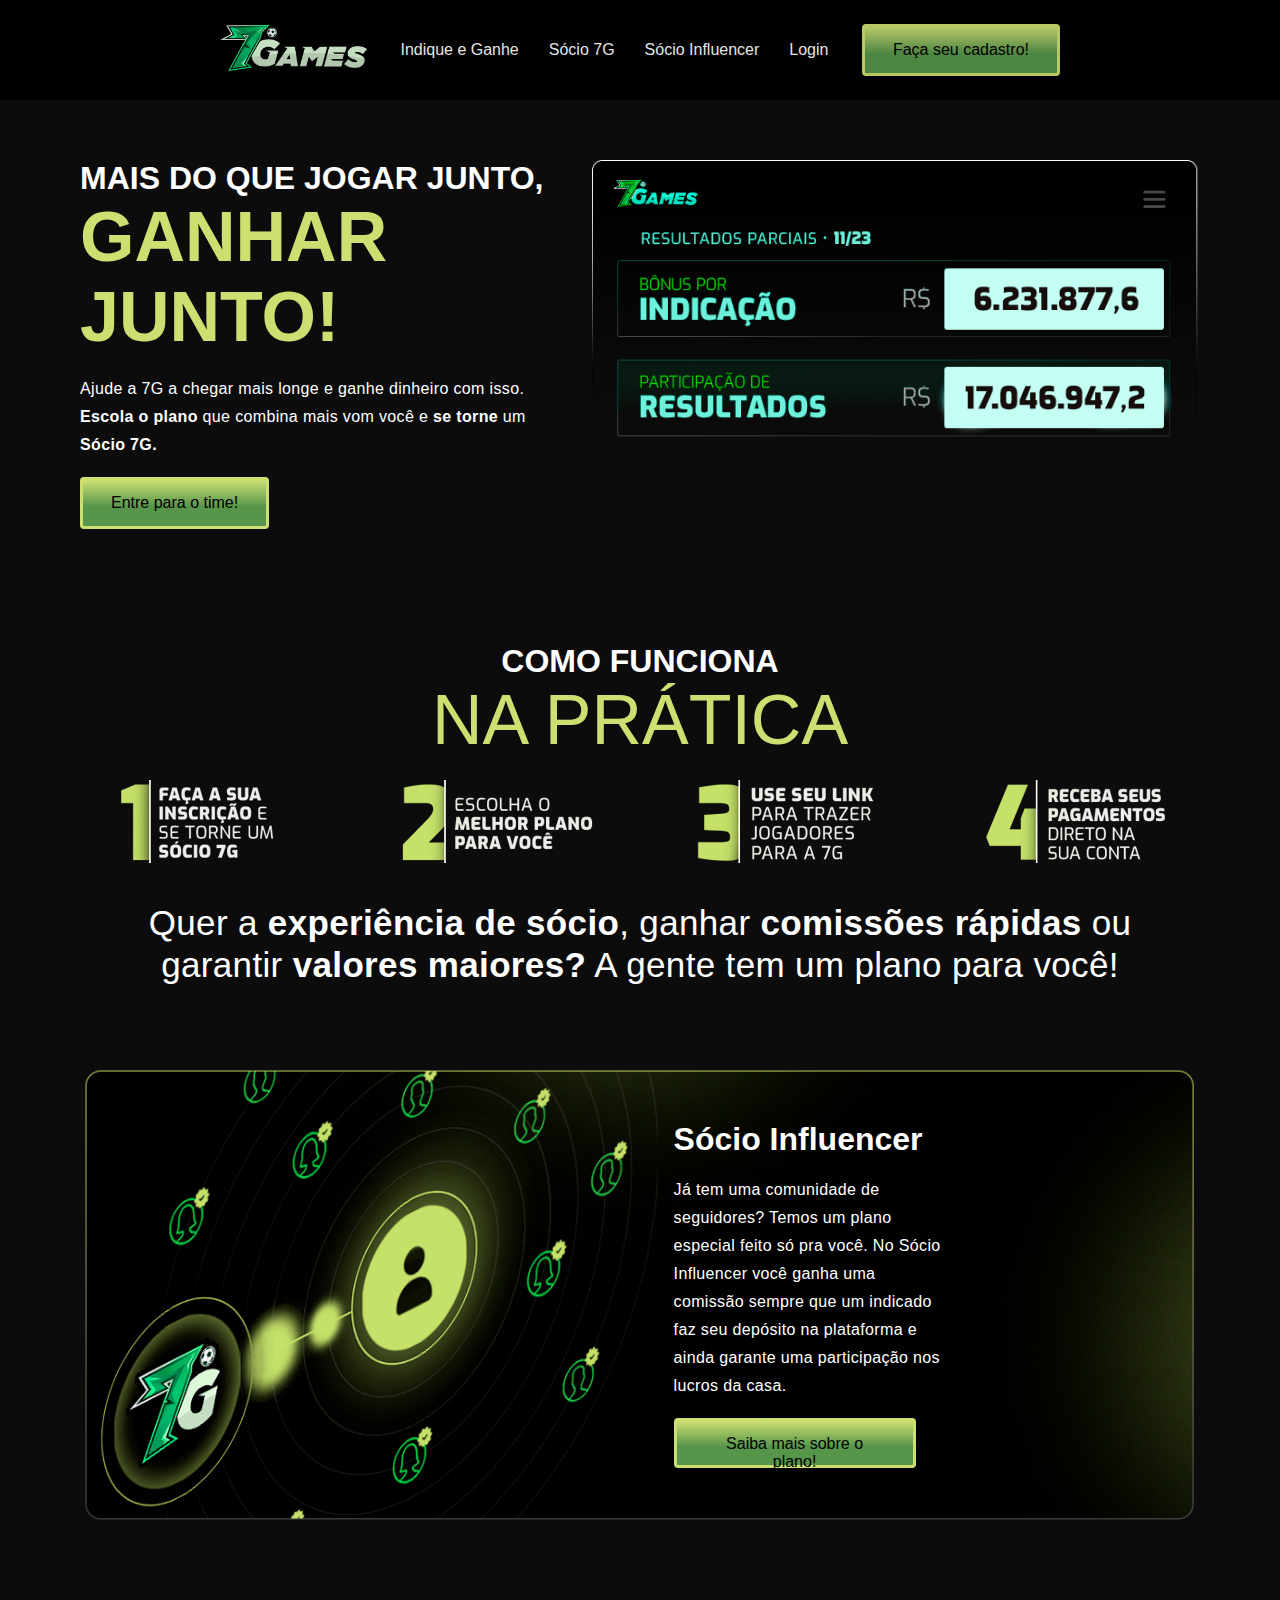
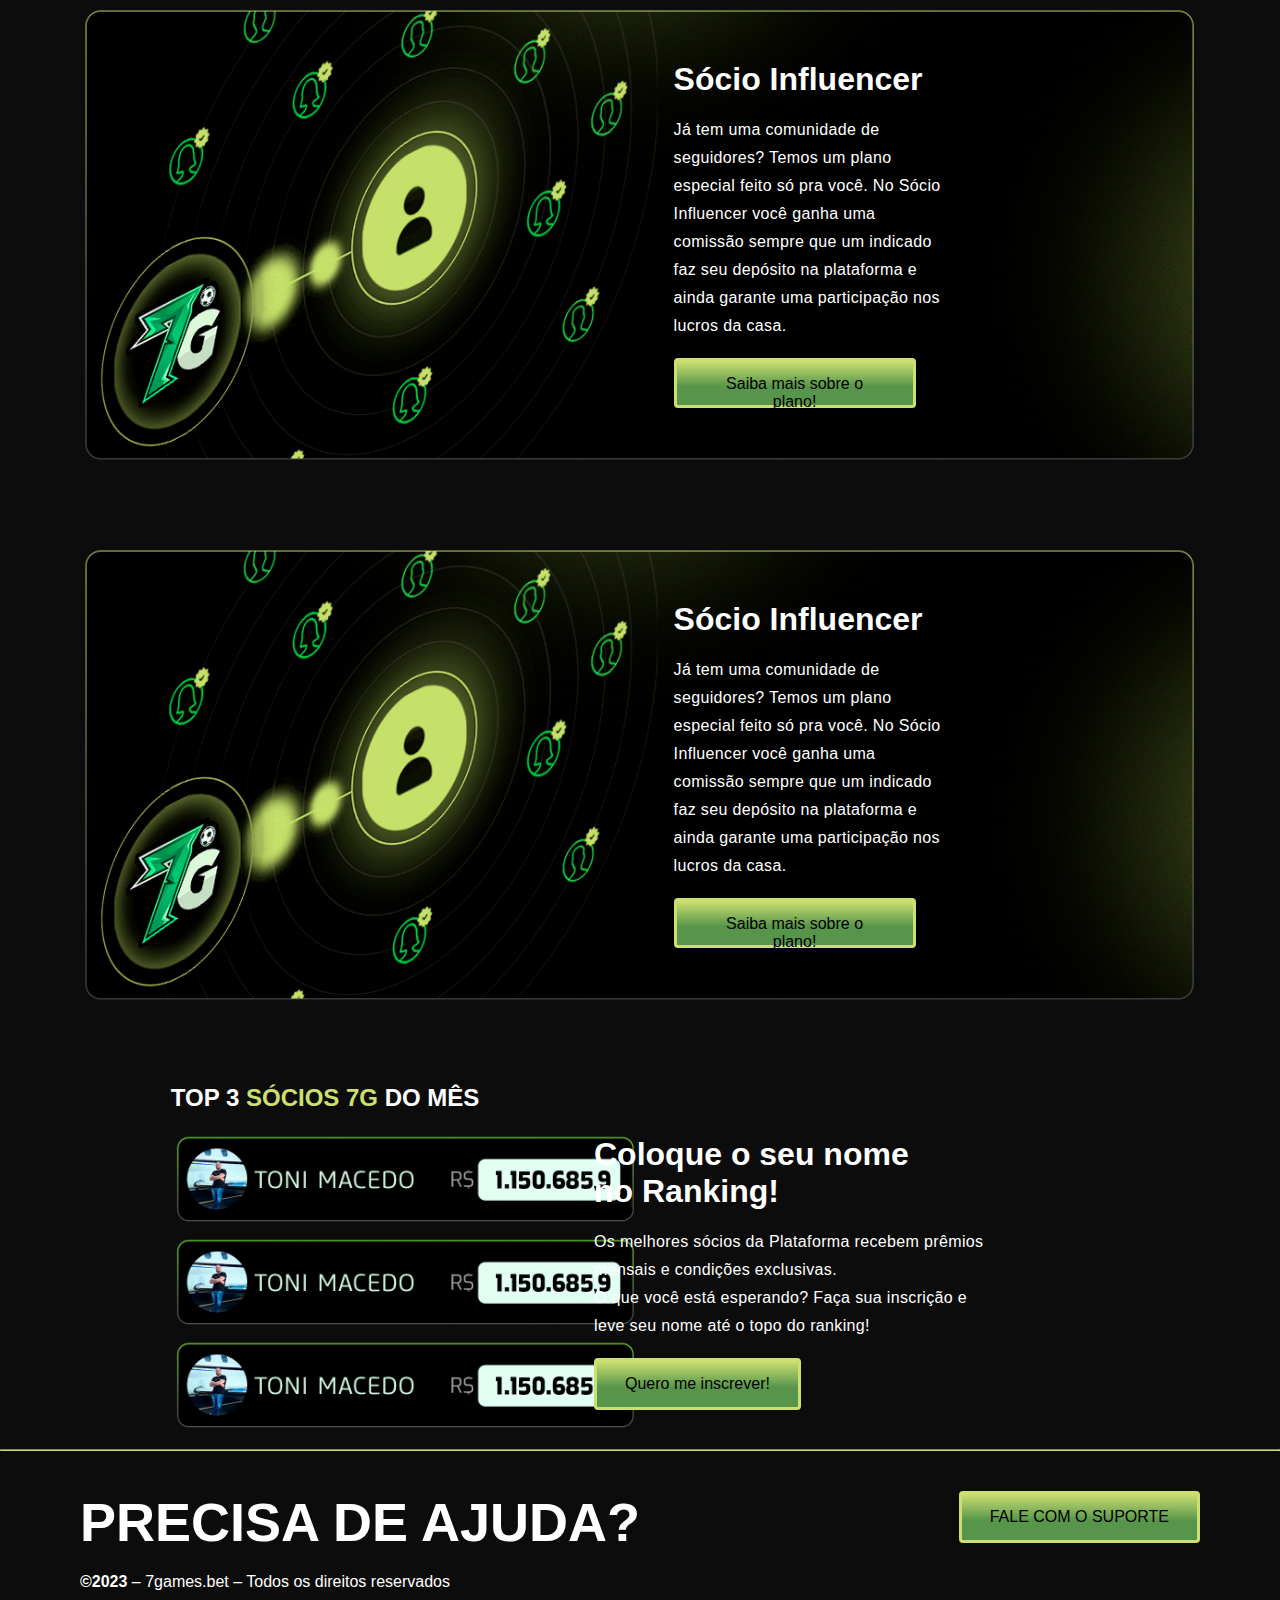
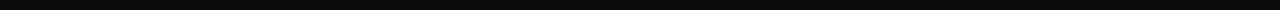
==== html/index.html @ 4f984914 "first commit" ====
<!DOCTYPE html>
<html lang="en">
<head>
    <meta charset="UTF-8">
    <meta name="viewport" content="width=device-width, initial-scale=1.0">
    <link rel="stylesheet" href="../css/style.css">
    <title>Sócio Afiliados 7Games &#8211; Vem ganhar junto!</title>

</head>

<body>
    <header class="header">
        <a href=""><img class="logo ml" src="../assets/logo.png" alt=""></a>

       <nav class="nav">
            <ul>
                <li><a href="#topSocios">Indique e Ganhe</a></li>
                <li><a href="#">Sócio 7G</a></li>
                <li><a href="#">Sócio Influencer</a></li>
                <li><a href="#">Login</a></li>
            </ul>
       </nav>

       <button class="button cadastroBtn">Faça seu cadastro!</button>
    </header>

    
    <main>
        <section class="firstSection">
            <div class="homeTextContainer ml">
                <h1>MAIS DO QUE JOGAR JUNTO, <br><span class="spanH1">GANHAR JUNTO!</span></h1>
                <p>Ajude a 7G a chegar mais longe e ganhe dinheiro com isso. <strong>Escola o plano</strong>
                que combina mais vom você e <strong>se torne</strong> um <strong>Sócio 7G.</strong>
                </p>
                <button class="button">
                    Entre para o time!
                </button>
            </div>
           
            <div class="homeResults mr">
                <img src="../assets/resultados.png" alt="">
            </div>
        </section>

        <section class="secondSection">
            <div class="howItWorks">
                <div>
                    <h1 class="text-center">COMO FUNCIONA <br></h1>
                    <span class="spanH1">NA PRÁTICA</span>
                </div>

                <img class="passoApasso" src="../assets/Passo-a-Passo.png" alt="">

                <div class="slideshow-container">

                    <div class="mySlides fade">
                      <img src="../assets/Passo-01.png" style="width:100%">
                    </div>
                  
                    <div class="mySlides fade">
                      <img src="../assets/Passo-02.png" style="width:100%">
                    </div>
                  
                    <div class="mySlides fade">
                      <img src="../assets/Passo-03.png" style="width:100%">
                    </div>
    
                    <div class="mySlides fade">
                        <img src="../assets/Passo-04-1.png" style="width:100%">
                      </div>
                  
                    <a class="prev" onclick="plusSlides(-1)">&#10094;</a>
                    <a class="next" onclick="plusSlides(1)">&#10095;</a>
                  </div>
                  <br>
                  
                  <!-- The dots/circles -->
                  <div class="dots" style="text-align:center">
                    <span class="dot" onclick="currentSlide(1)"></span>
                    <span class="dot" onclick="currentSlide(2)"></span>
                    <span class="dot" onclick="currentSlide(3)"></span>
                    <span class="dot" onclick="currentSlide(4)"></span>
                  </div>

                <p class="howItWorksText">Quer a <strong>experiência de sócio</strong>, ganhar 
                    <strong>comissões rápidas </strong>
                    ou garantir <strong>valores maiores?</strong> A gente tem um plano para você!
                </p>
            </div>

            <div class="indiqueEGanhe">
                <div class="containerLeft">
    
                </div>
                <div class="containerRight">
                    <h1>Sócio Influencer</h1>
                    <p>Já tem uma comunidade de seguidores? Temos um plano especial feito só pra você. No Sócio Influencer você ganha uma comissão sempre que um indicado faz seu depósito na plataforma e ainda garante uma participação nos lucros da casa. </p>

                    <button class="button">Saiba mais sobre o plano!</button>
                </div>
            </div>

            <div class="indiqueEGanhe">
                <div class="containerLeft">
    
                </div>
                <div class="containerRight">
                    <h1>Sócio Influencer</h1>
                    <p>Já tem uma comunidade de seguidores? Temos um plano especial feito só pra você. No Sócio Influencer você ganha uma comissão sempre que um indicado faz seu depósito na plataforma e ainda garante uma participação nos lucros da casa. </p>


                <button class="button">Saiba mais sobre o plano!</button>
                </div>
            </div>

            <div class="indiqueEGanhe">
                <div class="containerLeft">
    
                </div>
                <div class="containerRight">
                    <h1>Sócio Influencer</h1>
                    <p>Já tem uma comunidade de seguidores? Temos um plano especial feito só pra você. No Sócio Influencer você ganha uma comissão sempre que um indicado faz seu depósito na plataforma e ainda garante uma participação nos lucros da casa. </p>


                <button class="button">Saiba mais sobre o plano!</button>
                </div>
            </div>


            <div class="topSocios">
                <div class="sociosImgs">   
                    <div>
                        <h2 class="top3SociosTxt">TOP 3 <span style="color: #CCE071;">SÓCIOS 7G</span> DO MÊS</h2>
                        <img src="../assets//toni-1.png" alt="">
                        <img src="../assets//toni-1.png" alt="">
                        <img src="../assets//toni-1.png" alt="">
                    </div>
                   
                </div>

                <div class="topSociosText">
                    <h1>Coloque o seu nome <br>
                    no Ranking!</h1>

                    <p>
                        Os melhores sócios da Plataforma recebem prêmios mensais e condições exclusivas. <br>
                        O que você está esperando? Faça sua inscrição e leve seu nome até o topo do ranking!
                    </p>

                    <button class="button">Quero me inscrever!</button>
                </div>
            </div>
        </section>
    </main>

    <hr>

    <footer class="footer">
        <div>
            <h1 class="ajuda">PRECISA DE AJUDA?</h1>
            <span><strong>©2023</strong> – 7games.bet – Todos os direitos reservados</span>
        </div>

        <div>   
            <button class="button">FALE COM O SUPORTE</button>
        </div>
    </footer>


    <script src="../javascript/main.js"></script>
</body>
</html>
---- css/style.css ----
html, body {
    margin: 0;
    padding: 0;
    box-sizing: border-box;
    font-family: sans-serif;
}

.slideshow-container, .dots{
    display: none;
}

body {
    background-color: rgb(12, 12, 12);
    color: white;
}

main {
    padding: 0 80px;
    max-width: 1400px;
    margin: 0 auto;
}

ul, li, p {
    padding: 0;
    margin: 0;
    list-style: none;
}

.logo {
    max-width: 147px;
    max-height: 48px;
    margin-left: 220px;
}

a {
    text-decoration: none;
    color: white;
}

.header {
    width: 100%;
    height: 100px;
    display: flex;
    flex-direction: row;
    align-items: center;
    justify-content: space-between;
    background-color: black;
    opacity: 0.89;
}

.header button {
    margin-right: 220px;
}

.nav > ul {
    display: flex;
    flex-wrap: wrap;
    gap: 30px;
}

@media screen and (max-width: 1200px) {
    .header button {
        margin: 40px;
    }

    .logo {
        margin-left: 40px;
    }
}

.button {
    font-size: 16px;
    border-radius: 4px;
    padding: 14px 28px;
    border: none;
    background-color: #CCE071;
    transition: 0.2s;
    transform: scale(1);
    background-image: linear-gradient(180deg, #CCE071 0%, #57954B 58%);
    border-style: solid;
    border-color: #CCE071;
}

.button:hover {
    transition: 0.2s;
    cursor: pointer;
    transform: scale(1.06);
}

.firstSection {
    width: 100%;
    margin-top: 60px;
    display: flex;
    justify-content: space-between;
}

.spanH1 {
    font-size: 70px;
    color: #CCE071;
}

h1 {
    margin: 0;
}

p {
    margin: 18px 0;
    line-height: 28px;
    letter-spacing: 0.35px;
}

.text-center {
    text-align: center;
}

.homeTextContainer {
    margin-right: 40px;
}

.homeResults img {
    max-width: 608px;
}

.howItWorks {
    margin-top: 60px;
    display: flex;
    flex-wrap: wrap;
    justify-content: center;
}

.howItWorksText {
    text-align: center;
    line-height: 120%;
    max-width: 1060px;
    font-size: 35px;
}

.indiqueEGanhe {
    height: 500px;
    width: 100%;
    background-image: url('../assets/Banner-Socio-Influencer.png');
    background-repeat: no-repeat, no-repeat;
    background-position: center;
    background-size: contain;
    display: flex;
    align-items: center;
    justify-content: center;
    margin-top: 40px;
}

.containerLeft {
    width: 30%;
    height: 100%;
}

.containerRight {
    display: flex;
    flex-direction: column;
    justify-content: center;
    width: 24%;
    height: 100%;
}

.containerRight button {
    width: 90%;
    height: 50px;
}

.topSocios {
    margin-top: 40px;
    display: flex;
    justify-content: center;
    width: 90%;
    gap: 20px;
}

.sociosImgs {
    width: 40%;
}

.sociosImgs img {
    width: 470px;
    height: 99px;
}

.topSociosText {
    margin-top: 72px;
    width: 40%;
}

.linha {
    width: 1000px;
    height: 4px;
    border-radius: 2px;
    background-color: white;
    margin: 0 auto;
}

.footer {
    display: flex;
    justify-content: space-between;
    margin-top: 40px;
    padding: 0 80px;
}

.footer h1 {
    font-size: 54px;
    margin-bottom: 20px;
}

.footer span {
    padding-bottom: 20px;
}

hr {
    width: 100%;
    border-color: #CCE071;
}

@media screen and (max-width: 1000px) {
    html, body, main {
        width: 100%;
    }

    .containerLeft {
        display: none;
    }

    .topSocios {
        margin: 0;
        display: flex;
        flex-direction: column;
        align-items: center;
        text-align: center;
        justify-content: center;
        width: 100%;
    }

    .sociosImgs img {
        width: 625px;
        height: 131px;
    }

    .sociosImgs {
        display: flex;
        flex-direction: column;
        justify-content: center;
        align-items: center;
    }

    .topSociosText {
        width: 100%;
        margin-top: 40px;
        margin-bottom: 40px;
    }

    .top3SociosTxt {
        margin-top: 60px;
        text-align: center;
    }

    .indiqueEGanhe {
        background-image: url('../assets/Influencer-Mobile.png');
        background-size: cover;
        background-position: center;
        border-radius: 2%;
        margin-top: 20px;

        overflow: hidden;
        border-style: solid;
        border-color: #CCE071;
    }

    .containerRight {
        width: 80%;
        text-align: center;
        align-items: center;
    }

    .containerRight button {
        width: 40%;
    }

    @media screen and (max-width: 760px)
    {
        body,main{
            padding: 0 20px;
        }

        .slideshow-container, .dots{
            display: block;
        }

        .homeResults{
            display: none;
        }
        
        .passoApasso{
            display: none;
        }

        .footer{
            display: flex;
            flex-wrap: wrap;
            justify-content: center;
            text-align: center;
            gap: 12px;
        }

        .firstSection{
            justify-content: center;
            text-align: center;
            align-items: center;
        }

        hr{
            width: 100%;
        }

        .spanH1{
            font-size: 50px;
        }

        h1.ajuda{
            font-size: 32px;
        }

        .containerRight button{
            width: 80%;
        }

        .cadastroBtn{
            display: none;
        }

        .howItWorksText{
            font-size: 24px;
        }
    }
}

* {box-sizing:border-box}

/* Slideshow container */
.slideshow-container {
  max-width: 1000px;
  position: relative;
  margin: auto;
}

/* Hide the images by default */
.mySlides {
  display: none;
}

/* Next & previous buttons */
.prev, .next {
  cursor: pointer;
  position: absolute;
  top: 50%;
  width: auto;
  margin-top: -22px;
  padding: 16px;
  color: white;
  font-weight: bold;
  font-size: 18px;
  transition: 0.6s ease;
  border-radius: 0 3px 3px 0;
  user-select: none;
}

/* Position the "next button" to the right */
.next {
  right: 0;
  border-radius: 3px 0 0 3px;
}

/* On hover, add a black background color with a little bit see-through */
.prev:hover, .next:hover {
  background-color: rgba(0,0,0,0.8);
}

/* Caption text */
.text {
  color: #f2f2f2;
  font-size: 15px;
  padding: 8px 12px;
  position: absolute;
  bottom: 8px;
  width: 100%;
  text-align: center;
}

/* Number text (1/3 etc) */
.numbertext {
  color: #f2f2f2;
  font-size: 12px;
  padding: 8px 12px;
  position: absolute;
  top: 0;
}

/* The dots/bullets/indicators */
.dot {
  cursor: pointer;
  height: 15px;
  width: 15px;
  margin: 0 2px;
  background-color: #bbb;
  border-radius: 50%;
  display: inline-block;
  transition: background-color 0.6s ease;
}

.active, .dot:hover {
  background-color: #717171;
}

/* Fading animation */
.fade {
  animation-name: fade;
  animation-duration: 1.5s;
}

@keyframes fade {
  from {opacity: .4}
  to {opacity: 1}
}
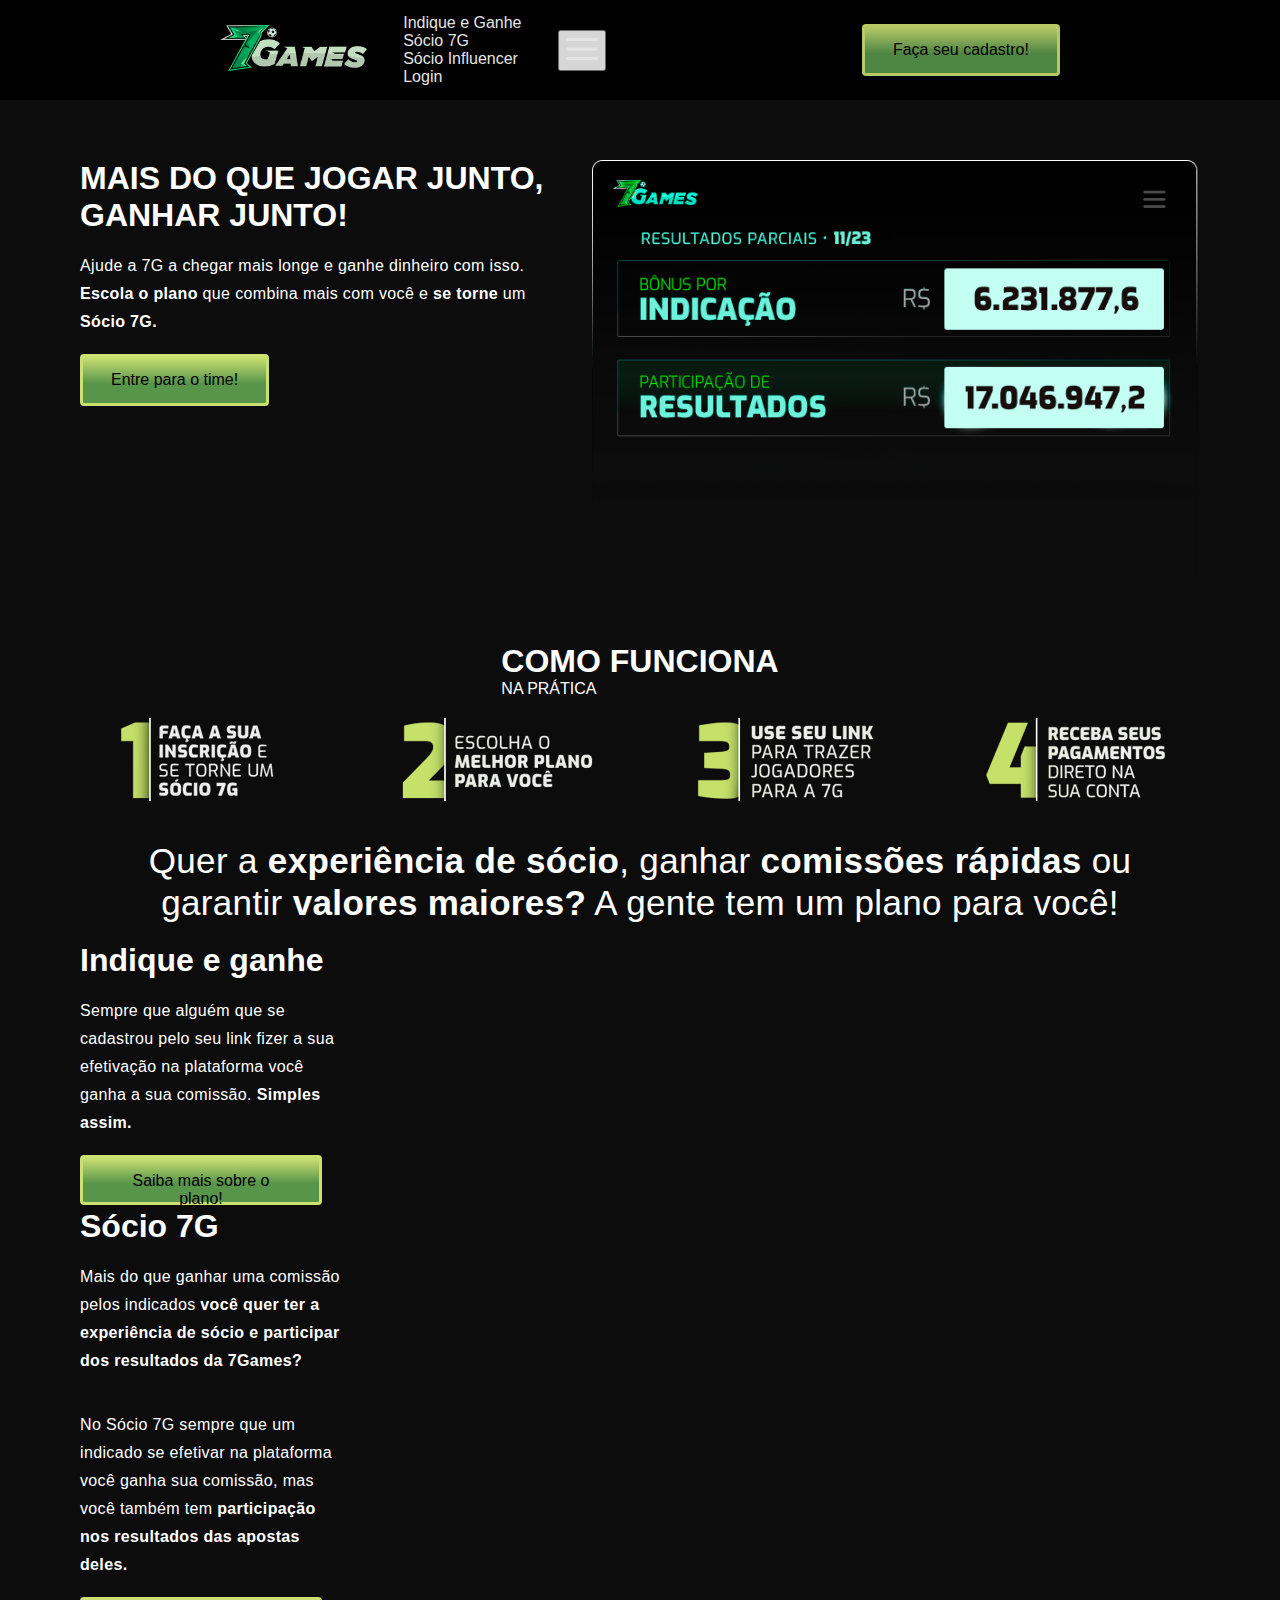
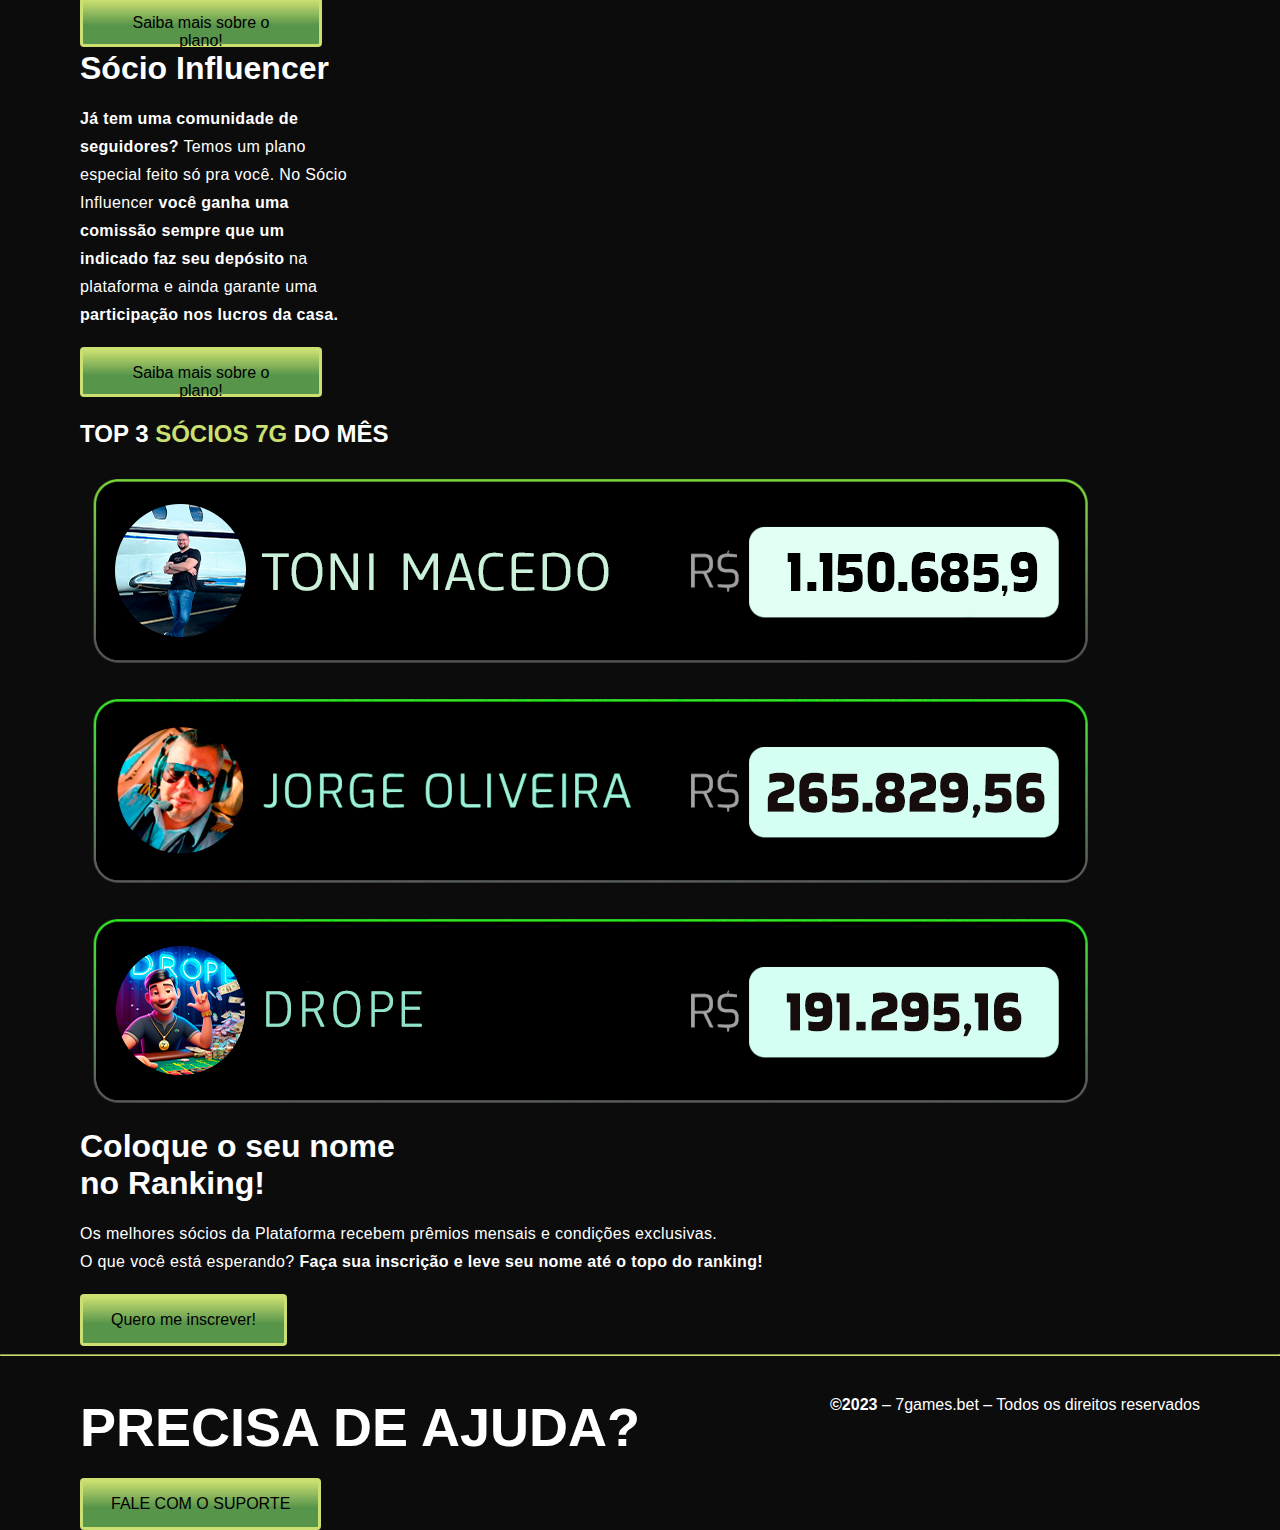
==== commit fa6b078f: "Adição de conteúdo" ====
--- a/html/index.html
+++ b/html/index.html
@@ -1,44 +1,53 @@
 <!DOCTYPE html>
-<html lang="en">
+<html lang="pt-br">
 <head>
+    <link rel="preconnect" href="https://fonts.googleapis.com">
+    <link rel="preconnect" href="https://fonts.gstatic.com" crossorigin>
+    <link href="https://fonts.googleapis.com/css2?family=Exo:ital,wght@0,100..900;1,100..900&display=swap" rel="stylesheet">
     <meta charset="UTF-8">
     <meta name="viewport" content="width=device-width, initial-scale=1.0">
     <link rel="stylesheet" href="../css/style.css">
-    <title>Sócio Afiliados 7Games &#8211; Vem ganhar junto!</title>
-
+    <link rel="shortcut icon" href="../assets/fav.jpg" type="image/x-icon">
+    <title>Sócios Afiliados 7Games &#8211; Vem ganhar junto!</title>
 </head>
-
 <body>
     <header class="header">
-        <a href=""><img class="logo ml" src="../assets/logo.png" alt=""></a>
+        <a href="#" aria-label="Logo da 7Games">
+            <img class="logo" src="../assets/logo.png" alt="Logotipo da 7Games">
+        </a>
 
-       <nav class="nav">
-            <ul>
-                <li><a href="#topSocios">Indique e Ganhe</a></li>
-                <li><a href="#">Sócio 7G</a></li>
-                <li><a href="#">Sócio Influencer</a></li>
-                <li><a href="#">Login</a></li>
+        <nav id="nav">
+            <ul id="menu">
+                <li><a href="#indicate">Indique e Ganhe</a></li>
+                <li><a href="#patner7G">Sócio 7G</a></li>
+                <li><a href="#patnerInfluence">Sócio Influencer</a></li>
+                <li><a href="https://socio.7games.bet/login">Login</a></li>
             </ul>
-       </nav>
+        </nav>
 
-       <button class="button cadastroBtn">Faça seu cadastro!</button>
+        <button id="toggleMenu" aria-label="Menu">
+            <img src="../assets/menu.png" alt="Menu">
+        </button>
+    
+        <a href="#indicate">
+            <button class="button registerBtn">Faça seu cadastro!</button>
+        </a>
     </header>
-
     
     <main>
         <section class="firstSection">
-            <div class="homeTextContainer ml">
-                <h1>MAIS DO QUE JOGAR JUNTO, <br><span class="spanH1">GANHAR JUNTO!</span></h1>
+            <div class="homeTextContainer">
+                <h1>MAIS DO QUE JOGAR JUNTO, <br><span class="span-h1">GANHAR JUNTO!</span></h1>
                 <p>Ajude a 7G a chegar mais longe e ganhe dinheiro com isso. <strong>Escola o plano</strong>
-                que combina mais vom você e <strong>se torne</strong> um <strong>Sócio 7G.</strong>
+                que combina mais com você e <strong>se torne</strong> um <strong>Sócio 7G.</strong>
                 </p>
                 <button class="button">
                     Entre para o time!
                 </button>
             </div>
            
-            <div class="homeResults mr">
-                <img src="../assets/resultados.png" alt="">
+            <div class="homeResults">
+                <img src="../assets/resultados.png" alt="Resultados da 7Games">
             </div>
         </section>
 
@@ -46,41 +55,40 @@
             <div class="howItWorks">
                 <div>
                     <h1 class="text-center">COMO FUNCIONA <br></h1>
-                    <span class="spanH1">NA PRÁTICA</span>
+                    <span class="span-h1">NA PRÁTICA</span>
                 </div>
 
-                <img class="passoApasso" src="../assets/Passo-a-Passo.png" alt="">
+                <img class="stepBystep" src="../assets/Passo-a-Passo.png" alt="Passo a passo">
 
                 <div class="slideshow-container">
-
                     <div class="mySlides fade">
-                      <img src="../assets/Passo-01.png" style="width:100%">
+                      <img src="../assets/Passo-01.png" style="width:100%" alt="Passo 1">
                     </div>
                   
                     <div class="mySlides fade">
-                      <img src="../assets/Passo-02.png" style="width:100%">
+                      <img src="../assets/Passo-02.png" style="width:100%" alt="Passo 2">
                     </div>
                   
                     <div class="mySlides fade">
-                      <img src="../assets/Passo-03.png" style="width:100%">
+                      <img src="../assets/Passo-03.png" style="width:100%" alt="Passo 3">
                     </div>
     
                     <div class="mySlides fade">
-                        <img src="../assets/Passo-04-1.png" style="width:100%">
-                      </div>
+                        <img src="../assets/Passo-04-1.png" style="width:100%" alt="Passo 4">
+                    </div>
                   
-                    <a class="prev" onclick="plusSlides(-1)">&#10094;</a>
-                    <a class="next" onclick="plusSlides(1)">&#10095;</a>
-                  </div>
-                  <br>
-                  
+                    <a class="prev" onclick="plusSlides(-1)" aria-label="Slide anterior">&#10094;</a>
+                    <a class="next" onclick="plusSlides(1)" aria-label="Próximo slide">&#10095;</a>
+                </div>
+                <br>
+            
                   <!-- The dots/circles -->
-                  <div class="dots" style="text-align:center">
+                <div class="dots" style="text-align:center">
                     <span class="dot" onclick="currentSlide(1)"></span>
                     <span class="dot" onclick="currentSlide(2)"></span>
                     <span class="dot" onclick="currentSlide(3)"></span>
                     <span class="dot" onclick="currentSlide(4)"></span>
-                  </div>
+                </div>
 
                 <p class="howItWorksText">Quer a <strong>experiência de sócio</strong>, ganhar 
                     <strong>comissões rápidas </strong>
@@ -88,85 +96,87 @@
                 </p>
             </div>
 
-            <div class="indiqueEGanhe">
-                <div class="containerLeft">
-    
-                </div>
+            <div class="referContainer" id="indicate">
+                <div class="containerLeft"></div>
                 <div class="containerRight">
-                    <h1>Sócio Influencer</h1>
-                    <p>Já tem uma comunidade de seguidores? Temos um plano especial feito só pra você. No Sócio Influencer você ganha uma comissão sempre que um indicado faz seu depósito na plataforma e ainda garante uma participação nos lucros da casa. </p>
+                    <div id="background">
+                    </div>
+                    <h1>Indique e ganhe</h1>
+                    <p>Sempre que alguém que se cadastrou pelo seu link fizer a sua efetivação na plataforma você ganha a sua comissão. 
+                        <strong>Simples assim.</strong>
+                    </p>
 
-                    <button class="button">Saiba mais sobre o plano!</button>
+                    <a href="https://socio.7games.bet/indique-e-ganhe/"><button class="button">Saiba mais sobre o plano!</button></a>
                 </div>
             </div>
 
-            <div class="indiqueEGanhe">
-                <div class="containerLeft">
-    
-                </div>
+            <div class="referContainer" id="patner7G">
+                <div class="containerLeft"></div>
                 <div class="containerRight">
-                    <h1>Sócio Influencer</h1>
-                    <p>Já tem uma comunidade de seguidores? Temos um plano especial feito só pra você. No Sócio Influencer você ganha uma comissão sempre que um indicado faz seu depósito na plataforma e ainda garante uma participação nos lucros da casa. </p>
+                    <div id="background">
+                    </div>
+                    <h1>Sócio 7G</h1>
+                    <p>Mais do que ganhar uma comissão pelos indicados 
+                        <strong>você quer ter a experiência de sócio e participar dos resultados da 7Games?</strong>
+                    </p>
+                    <p>No Sócio 7G sempre que um indicado se efetivar na plataforma você ganha sua comissão, mas você também tem 
+                        <strong>participação nos resultados das apostas deles.</strong>
+                    </p>
 
-
-                <button class="button">Saiba mais sobre o plano!</button>
+                    <a href="https://socio.7games.bet/socio-afiliados-7games/"><button class="button">Saiba mais sobre o plano!</button></a>
                 </div>
             </div>
 
-            <div class="indiqueEGanhe">
-                <div class="containerLeft">
-    
-                </div>
+            <div class="referContainer" id="patnerInfluence">
+                <div class="containerLeft"></div>
                 <div class="containerRight">
+                    <div id="background">
+                    </div>
                     <h1>Sócio Influencer</h1>
-                    <p>Já tem uma comunidade de seguidores? Temos um plano especial feito só pra você. No Sócio Influencer você ganha uma comissão sempre que um indicado faz seu depósito na plataforma e ainda garante uma participação nos lucros da casa. </p>
+                    <p><strong>Já tem uma comunidade de seguidores?</strong> Temos um plano especial feito só pra você. No Sócio Influencer 
+                        <strong>você ganha uma comissão sempre que um indicado faz seu depósito</strong> na plataforma e ainda garante uma
+                        <strong>participação nos lucros da casa.</strong>
+                    </p>
 
-
-                <button class="button">Saiba mais sobre o plano!</button>
+                    <a href="https://socio.7games.bet/socio-influencer/"><button class="button">Saiba mais sobre o plano!</button></a>
                 </div>
             </div>
 
-
-            <div class="topSocios">
-                <div class="sociosImgs">   
-                    <div>
-                        <h2 class="top3SociosTxt">TOP 3 <span style="color: #CCE071;">SÓCIOS 7G</span> DO MÊS</h2>
-                        <img src="../assets//toni-1.png" alt="">
-                        <img src="../assets//toni-1.png" alt="">
-                        <img src="../assets//toni-1.png" alt="">
-                    </div>
-                   
+            <div class="topPartners">
+                <div class="patnersImgs">   
+                        <h2 class="top3SociosTxt">TOP 3 <strong><span style="color: #CCE071;">SÓCIOS 7G</span></strong> DO MÊS</h2>
+                        <img src="../assets/toni-1.png" alt="foto Socio Top 1">
+                        <img src="../assets/jorge-oliveira.png" alt="oto Socio Top 2">
+                        <img src="../assets/drope.png" alt="oto Socio Top 3">
                 </div>
 
-                <div class="topSociosText">
-                    <h1>Coloque o seu nome <br>
-                    no Ranking!</h1>
+                <div class="topPartnersText">
+                    <h1>Coloque o seu nome <br>no Ranking!
+                    </h1>
 
                     <p>
                         Os melhores sócios da Plataforma recebem prêmios mensais e condições exclusivas. <br>
-                        O que você está esperando? Faça sua inscrição e leve seu nome até o topo do ranking!
+                        O que você está esperando? <strong>Faça sua inscrição e leve seu nome até o topo do ranking!</strong>
                     </p>
 
-                    <button class="button">Quero me inscrever!</button>
+                    <a href="#indicate"><button class="button">Quero me inscrever!</button></a>
                 </div>
             </div>
         </section>
     </main>
-
     <hr>
-
     <footer class="footer">
         <div>
-            <h1 class="ajuda">PRECISA DE AJUDA?</h1>
-            <span><strong>©2023</strong> – 7games.bet – Todos os direitos reservados</span>
+            <h1 class="help">PRECISA DE AJUDA?</h1>
+
+            <a href="https://ajuda.7games.bet/"><button class="button">FALE COM O SUPORTE</button></a>
         </div>
 
-        <div>   
-            <button class="button">FALE COM O SUPORTE</button>
-        </div>
+        <span><strong>©2023</strong> – 7games.bet – Todos os direitos reservados</span>
     </footer>
 
-
+    <!-- SCRIPTS -->
+    <script src="../javascript/animation3DTilt.js"></script>
     <script src="../javascript/main.js"></script>
 </body>
 </html>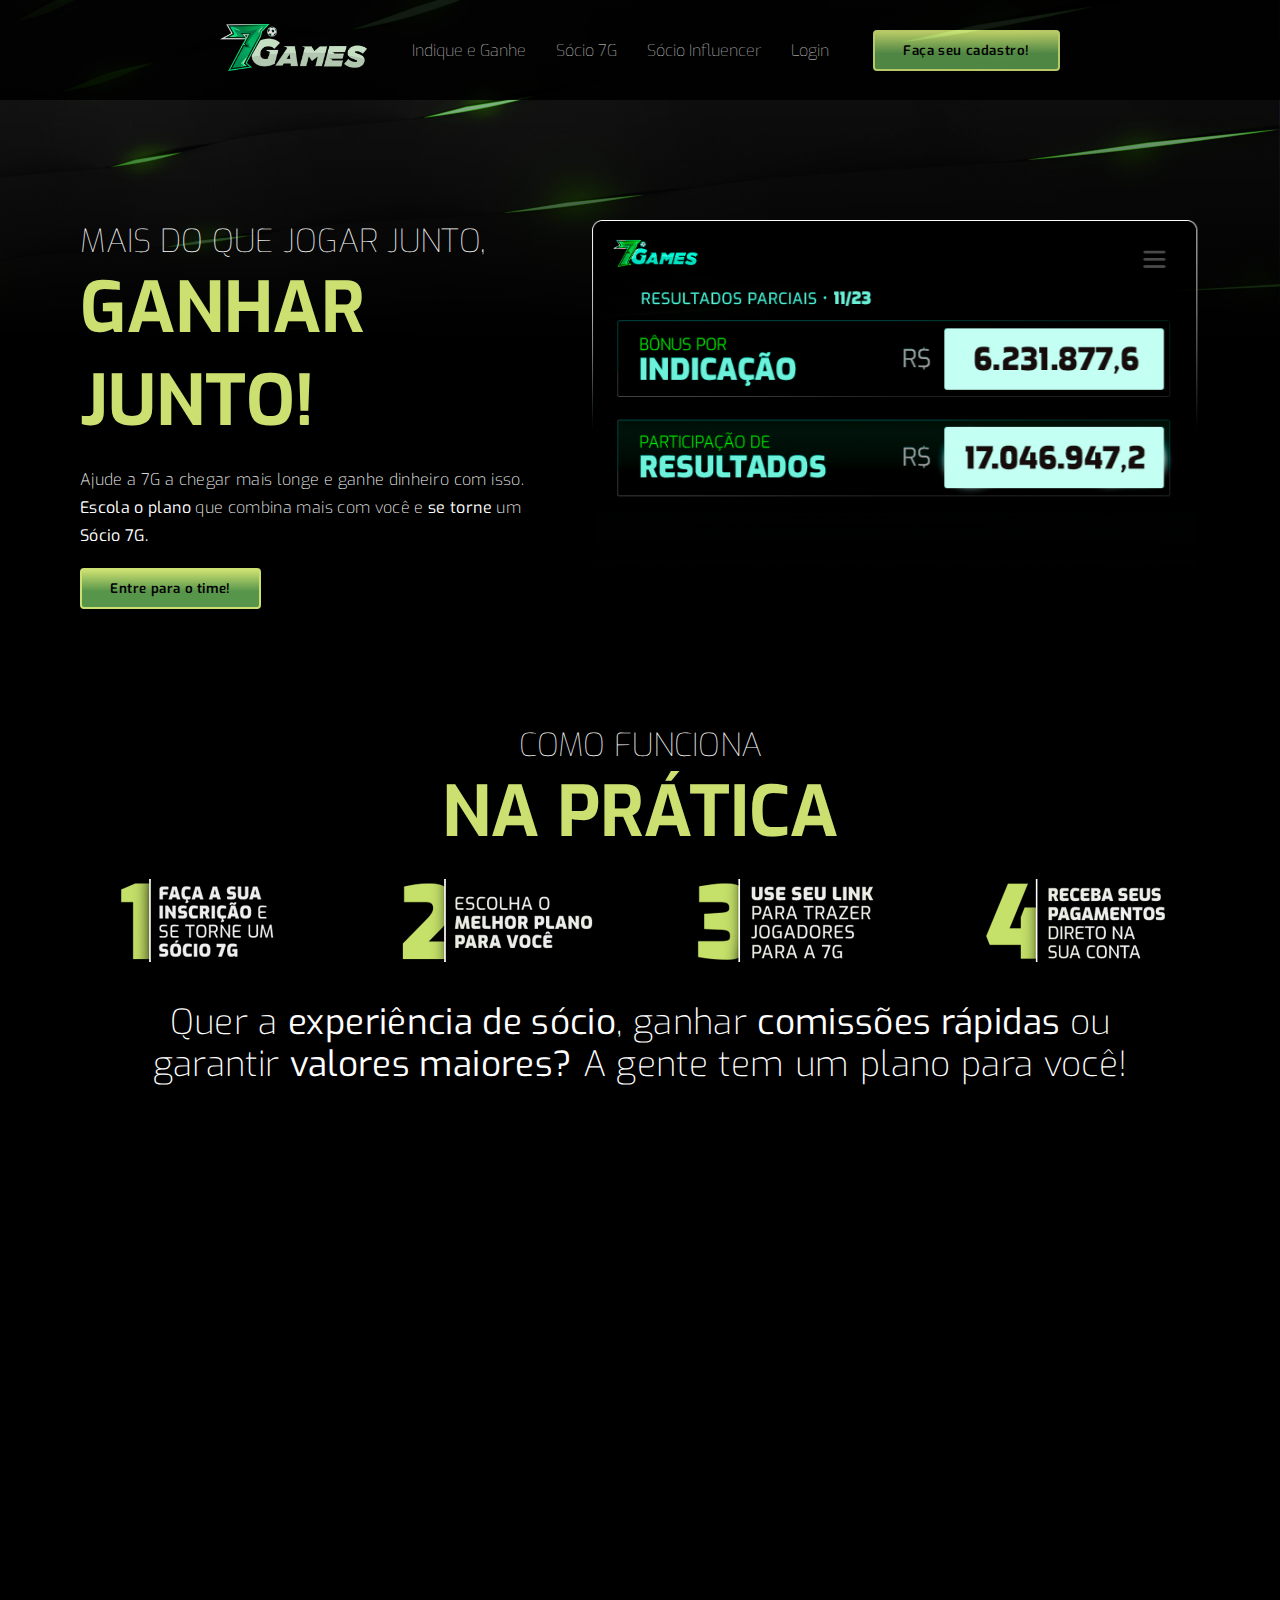
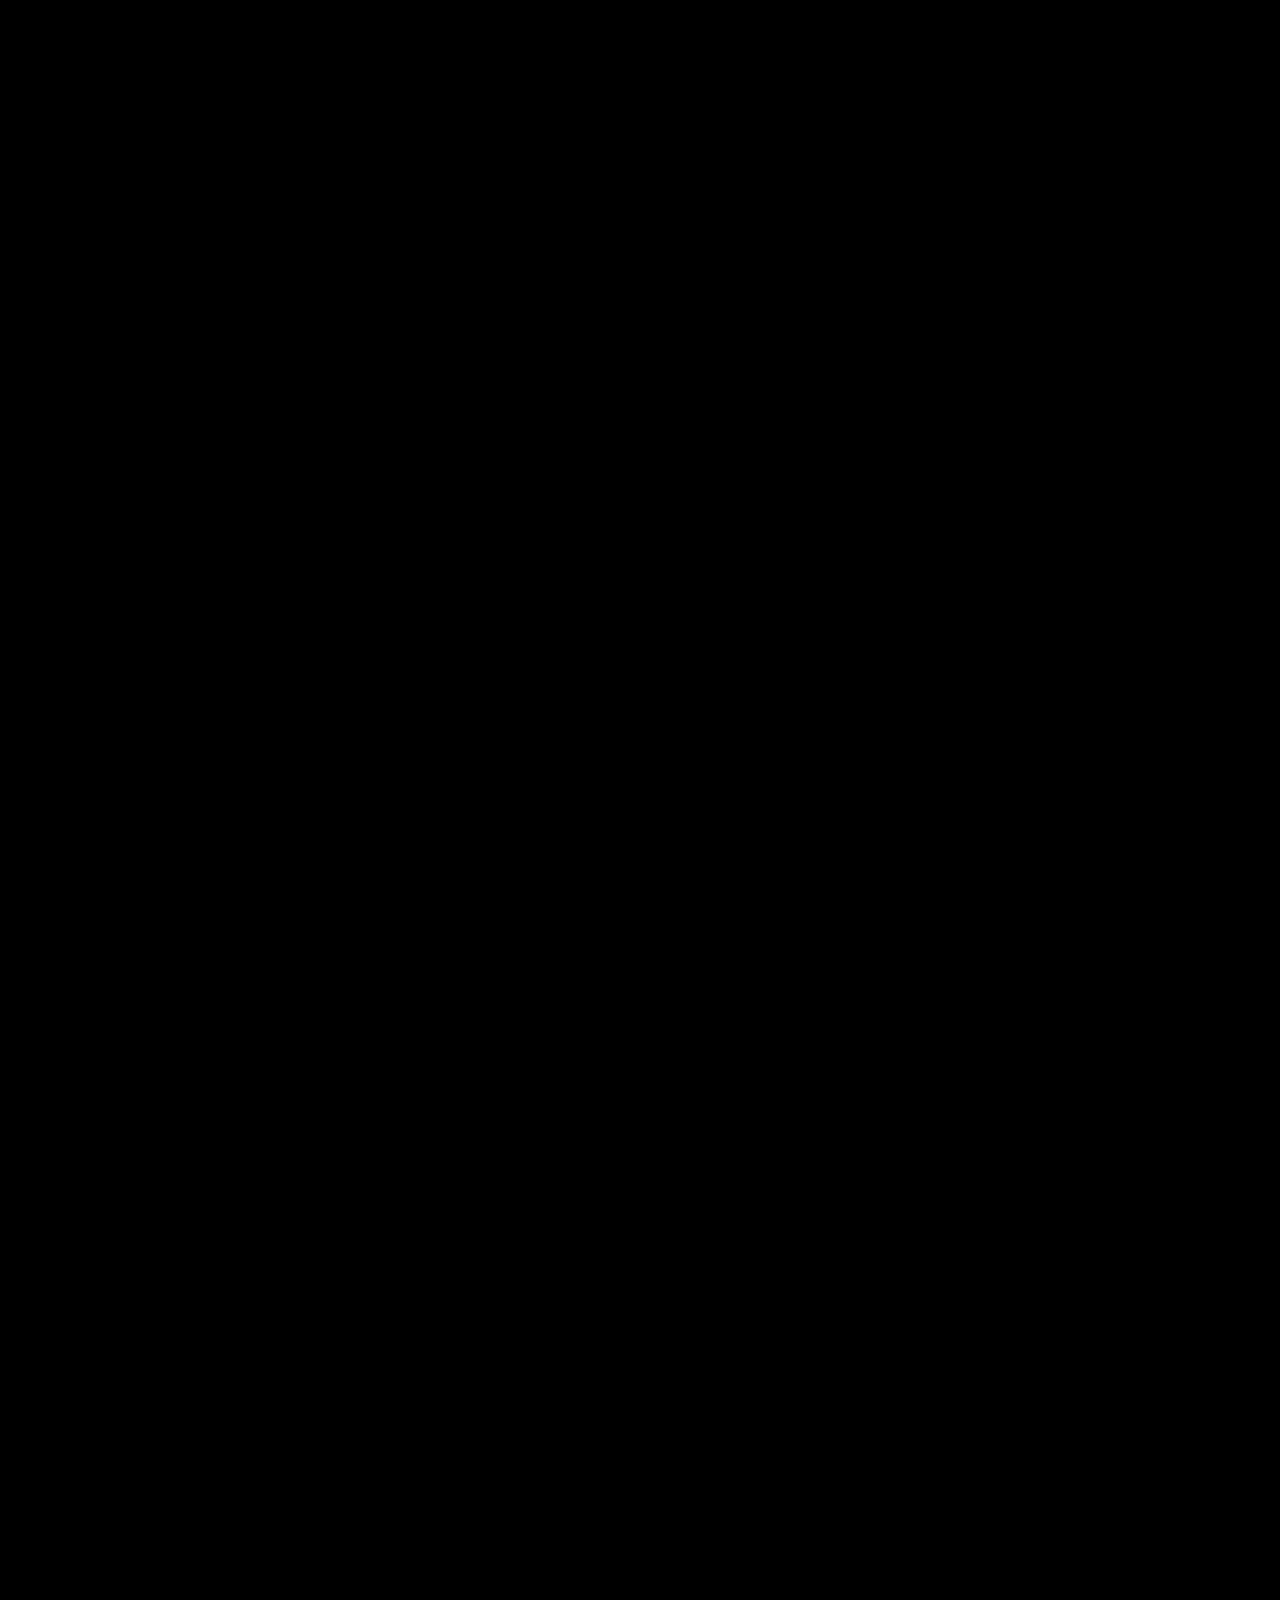
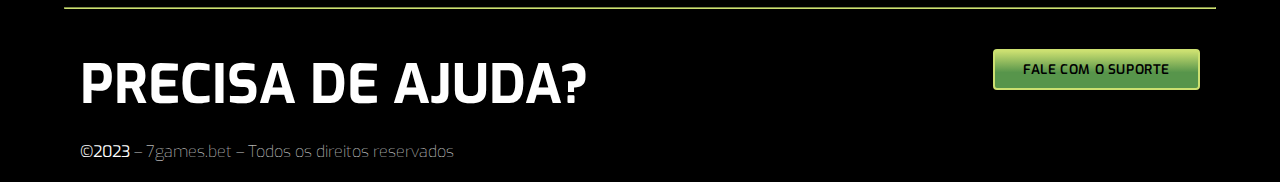
==== commit 4d5eacdd: "Finalização do projeto" ====
--- a/html/index.html
+++ b/html/index.html
@@ -25,13 +25,13 @@
             </ul>
         </nav>
 
+        <a href="#indicate">
+            <button class="button registerBtn">Faça seu cadastro!</button>
+        </a>
+
         <button id="toggleMenu" aria-label="Menu">
             <img src="../assets/menu.png" alt="Menu">
         </button>
-    
-        <a href="#indicate">
-            <button class="button registerBtn">Faça seu cadastro!</button>
-        </a>
     </header>
     
     <main>
@@ -41,9 +41,13 @@
                 <p>Ajude a 7G a chegar mais longe e ganhe dinheiro com isso. <strong>Escola o plano</strong>
                 que combina mais com você e <strong>se torne</strong> um <strong>Sócio 7G.</strong>
                 </p>
-                <button class="button">
-                    Entre para o time!
-                </button>
+
+                <a href="#indicate">
+                    <button class="button">
+                        Entre para o time!
+                    </button>
+                </a>
+                
             </div>
            
             <div class="homeResults">
@@ -84,10 +88,10 @@
             
                   <!-- The dots/circles -->
                 <div class="dots" style="text-align:center">
+                    <span class="dot" onclick="currentSlide(0)"></span>
                     <span class="dot" onclick="currentSlide(1)"></span>
                     <span class="dot" onclick="currentSlide(2)"></span>
                     <span class="dot" onclick="currentSlide(3)"></span>
-                    <span class="dot" onclick="currentSlide(4)"></span>
                 </div>
 
                 <p class="howItWorksText">Quer a <strong>experiência de sócio</strong>, ganhar 
@@ -106,7 +110,7 @@
                         <strong>Simples assim.</strong>
                     </p>
 
-                    <a href="https://socio.7games.bet/indique-e-ganhe/"><button class="button">Saiba mais sobre o plano!</button></a>
+                    <a href="./indique-e-ganhe.html"><button class="button">Saiba mais sobre o plano!</button></a>
                 </div>
             </div>
 
@@ -123,7 +127,7 @@
                         <strong>participação nos resultados das apostas deles.</strong>
                     </p>
 
-                    <a href="https://socio.7games.bet/socio-afiliados-7games/"><button class="button">Saiba mais sobre o plano!</button></a>
+                    <a href="./socio-afiliados-7games.html"><button class="button">Saiba mais sobre o plano!</button></a>
                 </div>
             </div>
 
@@ -138,7 +142,7 @@
                         <strong>participação nos lucros da casa.</strong>
                     </p>
 
-                    <a href="https://socio.7games.bet/socio-influencer/"><button class="button">Saiba mais sobre o plano!</button></a>
+                    <a href="./socio-influencer.html"><button class="button">Saiba mais sobre o plano!</button></a>
                 </div>
             </div>
 
--- a/css/style.css
+++ b/css/style.css
@@ -1,17 +1,47 @@
+@import url('https://fonts.googleapis.com/css2?family=Exo:ital,wght@0,100..900;1,100..900&display=swap');
+
 html, body {
+    width: 100%;
     margin: 0;
     padding: 0;
     box-sizing: border-box;
-    font-family: sans-serif;
+}
+
+
+html {
+  scroll-behavior: smooth;
+}
+ 
+:target {
+  scroll-margin-top: .8em;
+}
+
+.hidden {
+    opacity: 0;
+    transition: opacity 0.6s ease-in-out;
+}
+  
+.visible {
+    opacity: 1;
+    transition: opacity 0.6s ease-in-out;
 }
 
 .slideshow-container, .dots{
     display: none;
 }
 
+#toggleMenu{
+    display: none;
+}
+
 body {
-    background-color: rgb(12, 12, 12);
+    font-family: "Exo", sans-serif;
     color: white;
+    background-color: black;
+    background-image: linear-gradient(to bottom, transparent 0%, #000000 10%), 
+    url(../assets/Green-Wall-scaled.jpg);
+    background-repeat: no-repeat;
+    background-size:contain;
 }
 
 main {
@@ -20,6 +50,7 @@
     margin: 0 auto;
 }
 
+
 ul, li, p {
     padding: 0;
     margin: 0;
@@ -35,6 +66,11 @@
 a {
     text-decoration: none;
     color: white;
+    transition: color 0.3s; 
+}
+
+a:hover{
+    color: #CCE071;
 }
 
 .header {
@@ -46,39 +82,32 @@
     justify-content: space-between;
     background-color: black;
     opacity: 0.89;
+    font-family: "Exo", sans-serif;
+    font-weight: 100;
 }
 
 .header button {
     margin-right: 220px;
 }
 
-.nav > ul {
+#menu {
     display: flex;
     flex-wrap: wrap;
     gap: 30px;
 }
 
-@media screen and (max-width: 1200px) {
-    .header button {
-        margin: 40px;
-    }
-
-    .logo {
-        margin-left: 40px;
-    }
-}
-
 .button {
-    font-size: 16px;
+    font-family: "Exo", sans-serif;
+    font-weight: 600;
     border-radius: 4px;
-    padding: 14px 28px;
-    border: none;
+    padding: 10px 28px;
     background-color: #CCE071;
     transition: 0.2s;
     transform: scale(1);
     background-image: linear-gradient(180deg, #CCE071 0%, #57954B 58%);
     border-style: solid;
     border-color: #CCE071;
+    letter-spacing: 0.6px;
 }
 
 .button:hover {
@@ -89,18 +118,21 @@
 
 .firstSection {
     width: 100%;
-    margin-top: 60px;
+    margin-top: 120px;
+    margin-bottom: 80px;
     display: flex;
     justify-content: space-between;
 }
 
-.spanH1 {
+.span-h1 {
+    font-weight: bold;
     font-size: 70px;
     color: #CCE071;
 }
 
 h1 {
     margin: 0;
+    font-weight: 100;
 }
 
 p {
@@ -117,8 +149,14 @@
     margin-right: 40px;
 }
 
+.homeTextContainer > p{
+    font-weight: 200;
+}
+
 .homeResults img {
     max-width: 608px;
+    transition: transform 0.1s ease-out;
+    will-change: transform;
 }
 
 .howItWorks {
@@ -133,12 +171,14 @@
     line-height: 120%;
     max-width: 1060px;
     font-size: 35px;
-}
-
-.indiqueEGanhe {
+    font-weight: 200;
+}
+
+
+.referContainer {
     height: 500px;
     width: 100%;
-    background-image: url('../assets/Banner-Socio-Influencer.png');
+    background-image: url('../assets/Banner-Indique-e-Ganhe.png');
     background-repeat: no-repeat, no-repeat;
     background-position: center;
     background-size: contain;
@@ -148,6 +188,17 @@
     margin-top: 40px;
 }
 
+#patner7G{
+    background-image: url('../assets/Banner-Socio-7G.png') !important;
+}
+
+#patnerInfluence{
+    background-image: url('../assets/Banner-Socio-Influencer.png');
+}
+
+
+
+
 .containerLeft {
     width: 30%;
     height: 100%;
@@ -157,8 +208,18 @@
     display: flex;
     flex-direction: column;
     justify-content: center;
-    width: 24%;
+    margin-left: 20px;
+    width: 30%;
     height: 100%;
+}
+   
+.containerRight h1{
+    font-weight: bold;
+    font-size: 32px;
+}
+
+.containerRight p{
+    font-weight: 200;
 }
 
 .containerRight button {
@@ -166,67 +227,83 @@
     height: 50px;
 }
 
-.topSocios {
+.topPartners {
     margin-top: 40px;
     display: flex;
     justify-content: center;
-    width: 90%;
-    gap: 20px;
-}
-
-.sociosImgs {
+    width: 100%;
+    gap: 40px;
+}
+
+.patnersImgs {
     width: 40%;
 }
 
-.sociosImgs img {
+.patnersImgs img {
     width: 470px;
     height: 99px;
 }
 
-.topSociosText {
+.topPartnersText {
     margin-top: 72px;
     width: 40%;
 }
 
-.linha {
-    width: 1000px;
-    height: 4px;
-    border-radius: 2px;
-    background-color: white;
-    margin: 0 auto;
+.topPartnersText  h1{
+    font-weight: bold;
+}
+
+
+.topPartnersText p {
+    font-weight: 100;
 }
 
 .footer {
-    display: flex;
-    justify-content: space-between;
     margin-top: 40px;
     padding: 0 80px;
+}
+
+.footer div{
+    display: flex;
+    justify-content: space-between;
 }
 
 .footer h1 {
     font-size: 54px;
     margin-bottom: 20px;
+    font-weight: bold;
 }
 
 .footer span {
     padding-bottom: 20px;
+    font-weight: 100;
 }
 
 hr {
-    width: 100%;
+    margin-top: 60px;
+    width: 90%;
     border-color: #CCE071;
 }
 
+/* MEDIA SCREEN */
+
+@media screen and (max-width: 1200px) {
+    .header button {
+        margin: 40px;
+    }
+
+    .logo {
+        margin-left: 40px;
+    }
+}
+
 @media screen and (max-width: 1000px) {
-    html, body, main {
-        width: 100%;
-    }
-
+ 
     .containerLeft {
         display: none;
     }
 
-    .topSocios {
+    .topPartners {
         margin: 0;
         display: flex;
         flex-direction: column;
@@ -236,31 +313,38 @@
         width: 100%;
     }
 
-    .sociosImgs img {
-        width: 625px;
-        height: 131px;
-    }
-
-    .sociosImgs {
+    .patnersImgs img {
+        width: 626px;
+        height: 132px;
+    }
+
+    .patnersImgs {
         display: flex;
         flex-direction: column;
         justify-content: center;
         align-items: center;
     }
 
-    .topSociosText {
+    .topPartnersText {
         width: 100%;
         margin-top: 40px;
         margin-bottom: 40px;
     }
 
+    .topPartnersText  h1{
+        font-size: 24px;
+    }
+
     .top3SociosTxt {
         margin-top: 60px;
         text-align: center;
-    }
-
-    .indiqueEGanhe {
-        background-image: url('../assets/Influencer-Mobile.png');
+        font-size: 32px;
+        font-weight: 300;
+    }
+
+    .referContainer {
+        z-index: 1001;
+        background-image: url('../assets/Mobile-Indique.png');
         background-size: cover;
         background-position: center;
         border-radius: 2%;
@@ -271,7 +355,17 @@
         border-color: #CCE071;
     }
 
+    #patner7G{
+        background-image: url('../assets/Socio-Mobile.png');
+    }
+    
+    #patnerInfluence{
+        background-image: url('../assets/Influencer-Mobile.png');
+    }
+
     .containerRight {
+        position: relative;
+        z-index: 1;
         width: 80%;
         text-align: center;
         align-items: center;
@@ -281,25 +375,103 @@
         width: 40%;
     }
 
-    @media screen and (max-width: 760px)
+    #background{
+        z-index: -1;
+        position: absolute;
+        height: 100%;
+        width: 100vw;
+        background-color: #000000c8;
+    }
+
+}
+    @media screen and (max-width: 767px)
     {
-        body,main{
-            padding: 0 20px;
+        main{
+            padding: 0 10px;
+        }
+
+        .header{
+            padding: 20px;
+        }
+
+        .logo{
+            margin: 0;
+        }
+
+        .homeTextContainer {
+            margin-top: 40px;
+            margin-right: 0px;
         }
 
         .slideshow-container, .dots{
             display: block;
         }
 
+        #toggleMenu{
+            display: block;
+        }
+
+        #toggleMenu{
+            border: none;
+            background-color: black;
+        }
+
+        .header button {
+            margin: 0;
+            padding: 4px;
+        }
+
+        .dot{
+            width: 10px !important;
+            height: 10px !important;;
+        }
+
+        #menu {
+            max-height: 0;
+            z-index: 1000;
+            text-align: center;
+            display: block;
+            position: absolute;
+            gap: 0;
+            width: 50%;
+            top: 70px;
+            right: 30px;
+            text-transform: uppercase;
+            font-size: 12px;
+            font-weight: bold;
+            border-radius: 8px;
+            border-color: #CCE071;
+            border-style: solid;
+            border-width: 1px;
+            background-color: rgb(0, 0, 0);
+            visibility: hidden;
+            overflow-y: hidden;
+            transition: max-height 0.6s ease, visibility 0s linear 0.6s;
+        }
+
+        #menu li:nth-last-child(n + 1){
+            padding: 10px;
+            border-bottom: 1px solid #cce07182;
+        }
+
+        #nav.active #menu {
+            max-height: 500px;
+            text-align: center;
+            overflow-y: auto;
+            visibility: visible;
+            transition: max-height 0.6s ease, visibility 0s linear 0s;
+        }
+
         .homeResults{
             display: none;
         }
         
-        .passoApasso{
+        .stepBystep{
             display: none;
         }
 
         .footer{
+            padding: 0;
             display: flex;
             flex-wrap: wrap;
             justify-content: center;
@@ -307,21 +479,31 @@
             gap: 12px;
         }
 
+        .footer div{
+            display: flex;
+            flex-direction: column;
+            margin-bottom: 20px;
+        }
+
         .firstSection{
+            margin-top: 40px;
+            margin-bottom: 40px;
             justify-content: center;
             text-align: center;
             align-items: center;
         }
 
-        hr{
-            width: 100%;
-        }
-
-        .spanH1{
-            font-size: 50px;
-        }
-
-        h1.ajuda{
+        h1{
+            font-size: 18px;
+            font-weight: 100;
+        }
+
+        .span-h1{
+            font-size: 33px;
+            font-weight: 800;
+        }
+
+        h1.help{
             font-size: 32px;
         }
 
@@ -329,16 +511,27 @@
             width: 80%;
         }
 
-        .cadastroBtn{
+        .registerBtn{
             display: none;
         }
 
         .howItWorksText{
             font-size: 24px;
         }
-    }
-}
-
+
+        .patnersImgs {
+            width: 90%;
+        }
+        
+        .patnersImgs img {
+            width: 100%;
+            max-width: 680px;
+            height: auto;
+            margin-bottom: 10px;
+            object-fit: contain;
+        }
+    }
+    
 * {box-sizing:border-box}
 
 /* Slideshow container */
